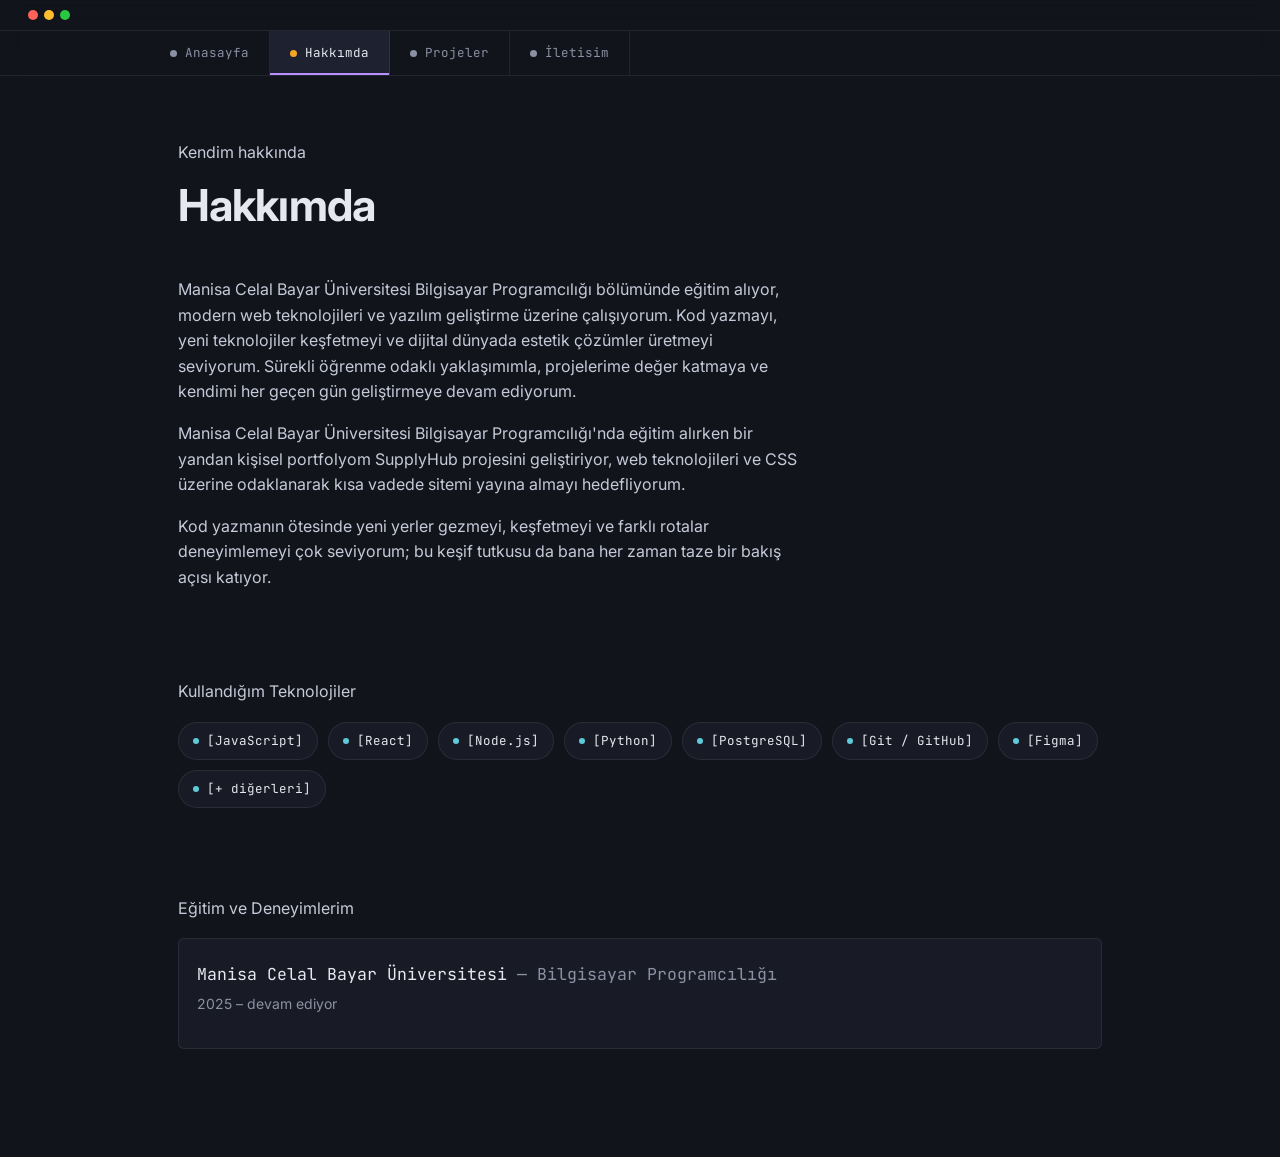
==== hakkimda.html @ 95bed311 "Add files via upload" ====
<!DOCTYPE html>
<html lang="tr">
<head>
<meta charset="UTF-8" />
<meta name="viewport" content="width=device-width, initial-scale=1.0" />
<title>Hakkımda — Bayram Arda Aslan</title>
<link rel="preconnect" href="https://fonts.googleapis.com">
<link rel="preconnect" href="https://fonts.gstatic.com" crossorigin>
<link href="https://fonts.googleapis.com/css2?family=Inter:wght@400;500;600;700&family=JetBrains+Mono:wght@400;500;600&display=swap" rel="stylesheet">
<link rel="stylesheet" href="style.css">
</head>
<body>

<div class="editor-chrome">
  <div class="titlebar">
    <span class="dots"><span class="r"></span><span class="y"></span><span class="g"></span></span>
  </div>
  <nav class="tabs wrap" style="padding-left:0; padding-right:0;">
    <a href="index.html"><span class="dot-lang"></span>Anasayfa</a>
    <a href="hakkimda.html"><span class="dot-lang"></span>Hakkımda</a>
    <a href="projeler.html"><span class="dot-lang"></span>Projeler</a>
    <a href="iletisim.html"><span class="dot-lang"></span>İletisim</a>
  </nav>
</div>

<main>
  <div class="wrap">

    <section class="page-head reveal">
      <p class=>Kendim hakkında</p>
      <h1 style="font-size:clamp(30px,5vw,44px);">Hakkımda</h1>
    </section>

    <section class="reveal">
      <p>Manisa Celal Bayar Üniversitesi Bilgisayar Programcılığı bölümünde eğitim alıyor, modern web teknolojileri ve yazılım geliştirme üzerine çalışıyorum. Kod yazmayı, yeni teknolojiler keşfetmeyi ve dijital dünyada estetik çözümler üretmeyi seviyorum. Sürekli öğrenme odaklı yaklaşımımla, projelerime değer katmaya ve kendimi her geçen gün geliştirmeye devam ediyorum.</p>
      <p>Manisa Celal Bayar Üniversitesi Bilgisayar Programcılığı'nda eğitim alırken bir yandan kişisel portfolyom SupplyHub projesini geliştiriyor, web teknolojileri ve CSS üzerine odaklanarak kısa vadede sitemi yayına almayı hedefliyorum.</p>
      <p>Kod yazmanın ötesinde yeni yerler gezmeyi, keşfetmeyi ve farklı rotalar deneyimlemeyi çok seviyorum; bu keşif tutkusu da bana her zaman taze bir bakış açısı katıyor.</p>
    </section>

    <section class="reveal">
      <p class=>Kullandığım Teknolojiler</p>
      <div class="skill-grid">
        <span class="skill"><span class="dot-lang"></span>[JavaScript]</span>
        <span class="skill"><span class="dot-lang"></span>[React]</span>
        <span class="skill"><span class="dot-lang"></span>[Node.js]</span>
        <span class="skill"><span class="dot-lang"></span>[Python]</span>
        <span class="skill"><span class="dot-lang"></span>[PostgreSQL]</span>
        <span class="skill"><span class="dot-lang"></span>[Git / GitHub]</span>
        <span class="skill"><span class="dot-lang"></span>[Figma]</span>
        <span class="skill"><span class="dot-lang"></span>[+ diğerleri]</span>
      </div>
    </section>

    <section class="reveal">
      <p class=>Eğitim ve Deneyimlerim</p>
      <div class="file-list">
        <div class="file" style="grid-template-columns:1fr;">
          <div>
            <p class="fname">Manisa Celal Bayar Üniversitesi <span class="ext">— Bilgisayar Programcılığı</span></p>
            <p class="fdesc">2025 – devam ediyor</p>
          </div>
      </div>
    </section>

  </div>
</main>

<script src="script.js"></script>
</body>
</html>
---- style.css ----
:root{
  --bg: #12141C;
  --bg-panel: #181B26;
  --bg-panel-2: #1E2130;
  --text: #E6E8EF;
  --muted: #8B90A3;
  --line: rgba(255,255,255,0.08);
  --accent: #B98EFF;      /*mor*/
  --accent-2: #F5A623;    /*amber*/
  --accent-3: #5FC9D9;    /*turkuaz*/
  --danger: #FF6B6B;
  --radius: 6px;
  --mono: 'JetBrains Mono', 'IBM Plex Mono', monospace;
  --sans: 'Inter', -apple-system, sans-serif;
}

*{ box-sizing:border-box; }
html{ scroll-behavior:smooth; }
body{
  margin:0;
  background:var(--bg);
  color:var(--text);
  font-family:var(--sans);
  line-height:1.6;
  -webkit-font-smoothing:antialiased;
}
::selection{ background:var(--accent); color:#12141C; }
a{ color:inherit; text-decoration:none; }

.wrap{
  max-width:980px;
  margin:0 auto;
  padding:0 28px;
}

.editor-chrome{
  border-bottom:1px solid var(--line);
  background:rgba(18,20,28,0.9);
  backdrop-filter:blur(10px);
  position:sticky; top:0; z-index:50;
}
.titlebar{
  display:flex; align-items:center; gap:10px;
  padding:10px 28px;
  font-family:var(--mono);
  font-size:12px;
  color:var(--muted);
  border-bottom:1px solid var(--line);
}
.dots{ display:flex; gap:6px; }
.dots span{ width:10px; height:10px; border-radius:50%; display:inline-block; }
.dots .r{ background:#FF6259; }
.dots .y{ background:#FFBD2E; }
.dots .g{ background:#28C840; }
.titlebar .path{ margin-left:6px; }
.titlebar .path b{ color:var(--text); font-weight:500; }

.tabs{
  display:flex;
  overflow-x:auto;
}
.tabs a{
  font-family:var(--mono);
  font-size:12.5px;
  color:var(--muted);
  padding:12px 20px;
  border-right:1px solid var(--line);
  white-space:nowrap;
  display:flex; align-items:center; gap:8px;
  transition:background .15s ease, color .15s ease;
}
.tabs a .dot-lang{
  width:7px; height:7px; border-radius:50%; background:var(--muted);
}
.tabs a:hover{ background:var(--bg-panel); color:var(--text); }
.tabs a.active{
  background:var(--bg-panel-2);
  color:var(--text);
  box-shadow:inset 0 -2px 0 var(--accent);
}
.tabs a.active .dot-lang{ background:var(--accent-2); }


main{ padding:64px 0 96px; }
section{ margin-bottom:88px; }
section:last-child{ margin-bottom:0; }

.comment{
  font-family:var(--mono);
  font-size:13px;
  color:var(--muted);
  margin:0 0 14px;
}
.comment::before{ content:"// "; color:#4B5063; }

h1,h2,h3{ font-family:var(--sans); font-weight:700; letter-spacing:-.02em; margin:0; }
h1{ font-size:clamp(34px, 6vw, 54px); line-height:1.08; }
h2{ font-size:clamp(24px, 3.4vw, 32px); }
p{ color:#C6CAD8; font-size:16px; margin:0 0 16px; max-width:62ch; }

.kw{ color:var(--accent); }
.fn{ color:var(--accent-2); }
.str{ color:var(--accent-3); }


.code-block{
  background:var(--bg-panel);
  border:1px solid var(--line);
  border-radius:var(--radius);
  overflow:hidden;
  font-family:var(--mono);
  font-size:14.5px;
}
.code-block .cb-head{
  display:flex; justify-content:space-between; align-items:center;
  padding:10px 16px;
  border-bottom:1px solid var(--line);
  font-size:12px; color:var(--muted);
}
.code-block pre{
  margin:0; padding:22px 24px;
  overflow-x:auto;
  line-height:1.75;
}
.code-block .ln{
  display:inline-block; width:22px; color:#454A5E; user-select:none;
}
.cursor{
  display:inline-block; width:8px; height:1.1em; background:var(--accent-2);
  vertical-align:text-bottom; margin-left:2px;
  animation:blink 1s step-end infinite;
}
@keyframes blink{ 50%{ opacity:0; } }


.btn-row{ display:flex; gap:12px; margin-top:28px; flex-wrap:wrap; }
.btn{
  font-family:var(--mono);
  font-size:13px;
  padding:12px 20px;
  border-radius:var(--radius);
  border:1px solid var(--line);
  transition:all .2s ease;
  display:inline-flex; align-items:center; gap:8px;
}
.btn.primary{ background:var(--accent); border-color:var(--accent); color:#161826; font-weight:600; }
.btn.primary:hover{ opacity:.88; }
.btn.ghost{ color:var(--text); }
.btn.ghost:hover{ border-color:var(--accent); color:var(--accent); }


.grid-3{ display:grid; grid-template-columns:repeat(3,1fr); gap:16px; }
.card{
  background:var(--bg-panel);
  border:1px solid var(--line);
  border-radius:var(--radius);
  padding:20px;
}
.card .k{ font-family:var(--mono); font-size:11px; color:var(--muted); text-transform:uppercase; letter-spacing:.06em; }
.card .v{ font-family:var(--mono); font-size:26px; color:var(--accent-2); margin-top:6px; }

.skill-grid{ display:flex; flex-wrap:wrap; gap:10px; margin-top:18px; }
.skill{
  font-family:var(--mono);
  font-size:12.5px;
  padding:8px 14px;
  background:var(--bg-panel);
  border:1px solid var(--line);
  border-radius:20px;
  display:flex; align-items:center; gap:8px;
}
.skill .dot-lang{ width:6px; height:6px; border-radius:50%; background:var(--accent-3); }

/* ---------- Proje Kartları (dosya listesi) ---------- */
.file-list{ display:flex; flex-direction:column; gap:2px; }
.file{
  display:grid;
  grid-template-columns:22px 1fr auto;
  align-items:start;
  gap:16px;
  padding:22px 18px;
  background:var(--bg-panel);
  border:1px solid var(--line);
  border-radius:var(--radius);
  margin-bottom:12px;
  transition:border-color .2s ease, transform .2s ease;
}
.file:hover{ border-color:var(--accent); transform:translateX(3px); }
.file .dot-lang{ width:9px; height:9px; border-radius:50%; margin-top:6px; }
.file .fname{
  font-family:var(--mono);
  font-size:16.5px;
  color:var(--text);
  margin:0 0 6px;
}
.file .fname .ext{ color:var(--muted); }
.file .fdesc{ font-size:14px; color:var(--muted); margin:0 0 10px; max-width:58ch; }
.file .ftags{ display:flex; gap:8px; flex-wrap:wrap; }
.file .ftags span{
  font-family:var(--mono); font-size:10.5px; color:var(--accent-3);
  border:1px solid var(--line); padding:3px 8px; border-radius:10px;
}
.file .flink{
  font-family:var(--mono); font-size:12.5px; color:var(--muted);
  white-space:nowrap;
}
.file:hover .flink{ color:var(--accent-2); }


.json-card{
  background:var(--bg-panel);
  border:1px solid var(--line);
  border-radius:var(--radius);
  font-family:var(--mono);
  font-size:14.5px;
  padding:26px 28px;
  line-height:2;
}
.json-card .k{ color:var(--accent-3); }
.json-card .p{ color:var(--muted); }
.json-card a.val{ color:var(--accent-2); border-bottom:1px dotted transparent; }
.json-card a.val:hover{ border-color:var(--accent-2); }


.statusbar{
  border-top:1px solid var(--line);
  background:var(--bg-panel);
  font-family:var(--mono);
  font-size:11.5px;
  color:var(--muted);
}
.statusbar .wrap{
  display:flex; justify-content:space-between; align-items:center;
  padding:10px 28px;
  flex-wrap:wrap; gap:8px;
}
.statusbar .branch::before{ content:"⎇ "; color:var(--accent-3); }
.statusbar .ok{ color:#28C840; }


.page-head{ margin-bottom:48px; }
.page-head .comment{ margin-bottom:10px; }


.reveal{ opacity:0; transform:translateY(16px); transition:opacity .6s ease, transform .6s ease; }
.reveal.in{ opacity:1; transform:none; }
@media (prefers-reduced-motion: reduce){
  .reveal{ opacity:1; transform:none; transition:none; }
  .cursor{ animation:none; }
}


@media (max-width: 720px){
  .grid-3{ grid-template-columns:1fr; }
  .file{ grid-template-columns:18px 1fr; }
  .file .flink{ grid-column:2; margin-top:8px; }
  .code-block pre{ padding:18px; font-size:13px; }
}
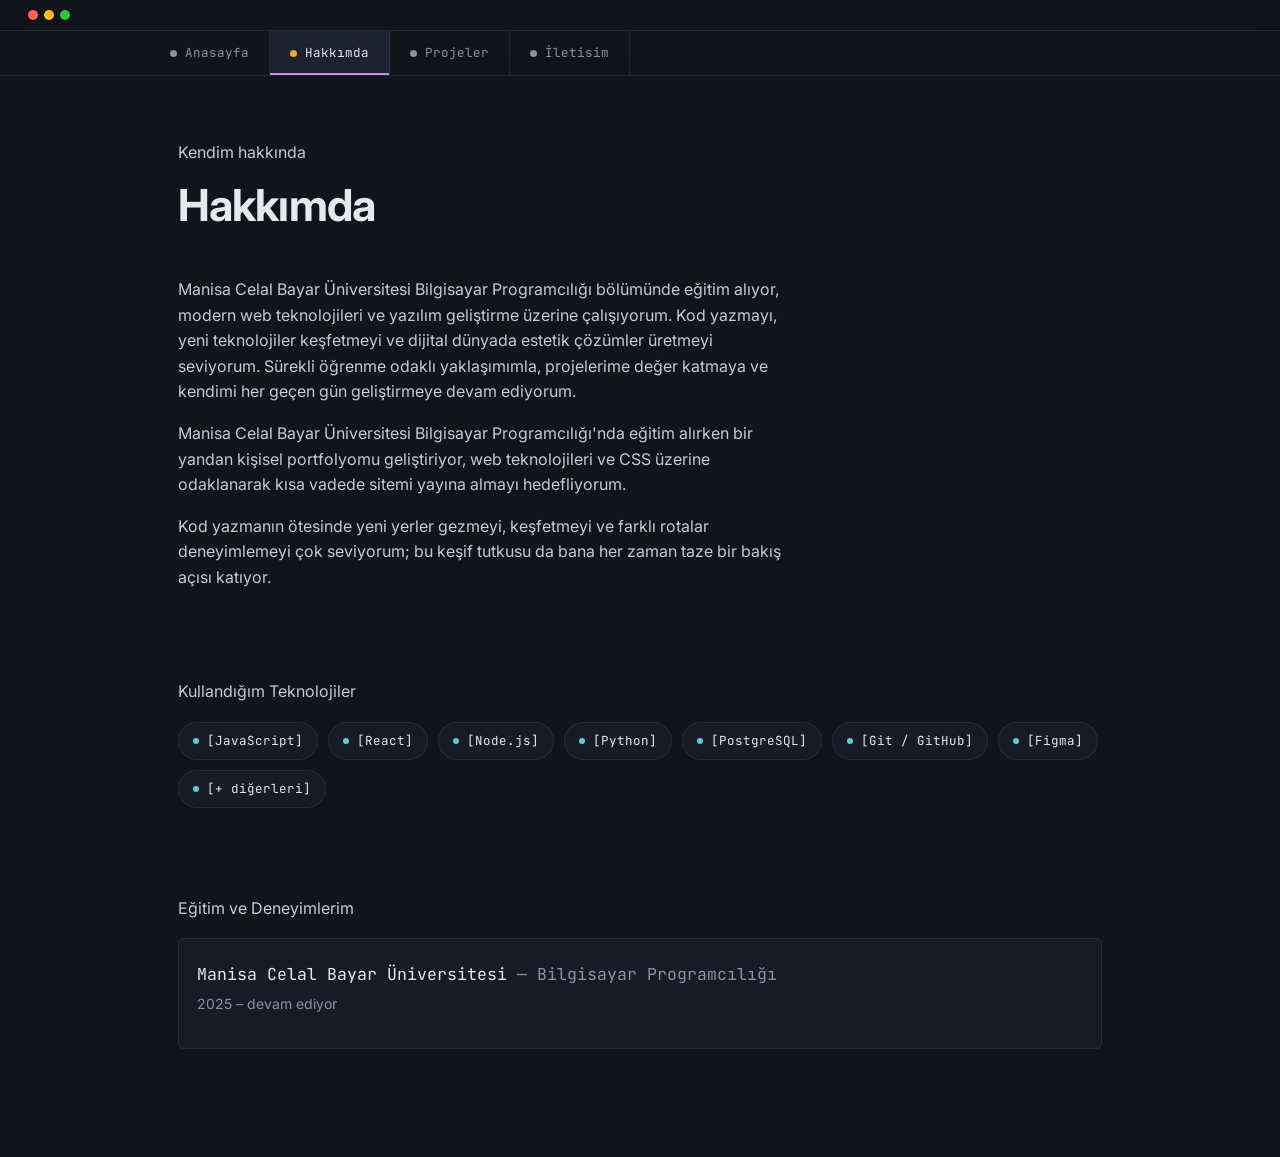
==== commit 06407e2e: "hakkimda.html" ====
--- a/hakkimda.html
+++ b/hakkimda.html
@@ -33,7 +33,7 @@
 
     <section class="reveal">
       <p>Manisa Celal Bayar Üniversitesi Bilgisayar Programcılığı bölümünde eğitim alıyor, modern web teknolojileri ve yazılım geliştirme üzerine çalışıyorum. Kod yazmayı, yeni teknolojiler keşfetmeyi ve dijital dünyada estetik çözümler üretmeyi seviyorum. Sürekli öğrenme odaklı yaklaşımımla, projelerime değer katmaya ve kendimi her geçen gün geliştirmeye devam ediyorum.</p>
-      <p>Manisa Celal Bayar Üniversitesi Bilgisayar Programcılığı'nda eğitim alırken bir yandan kişisel portfolyom SupplyHub projesini geliştiriyor, web teknolojileri ve CSS üzerine odaklanarak kısa vadede sitemi yayına almayı hedefliyorum.</p>
+      <p>Manisa Celal Bayar Üniversitesi Bilgisayar Programcılığı'nda eğitim alırken bir yandan kişisel portfolyomu geliştiriyor, web teknolojileri ve CSS üzerine odaklanarak kısa vadede sitemi yayına almayı hedefliyorum.</p>
       <p>Kod yazmanın ötesinde yeni yerler gezmeyi, keşfetmeyi ve farklı rotalar deneyimlemeyi çok seviyorum; bu keşif tutkusu da bana her zaman taze bir bakış açısı katıyor.</p>
     </section>
 
@@ -67,4 +67,4 @@
 
 <script src="script.js"></script>
 </body>
-</html>+</html>
